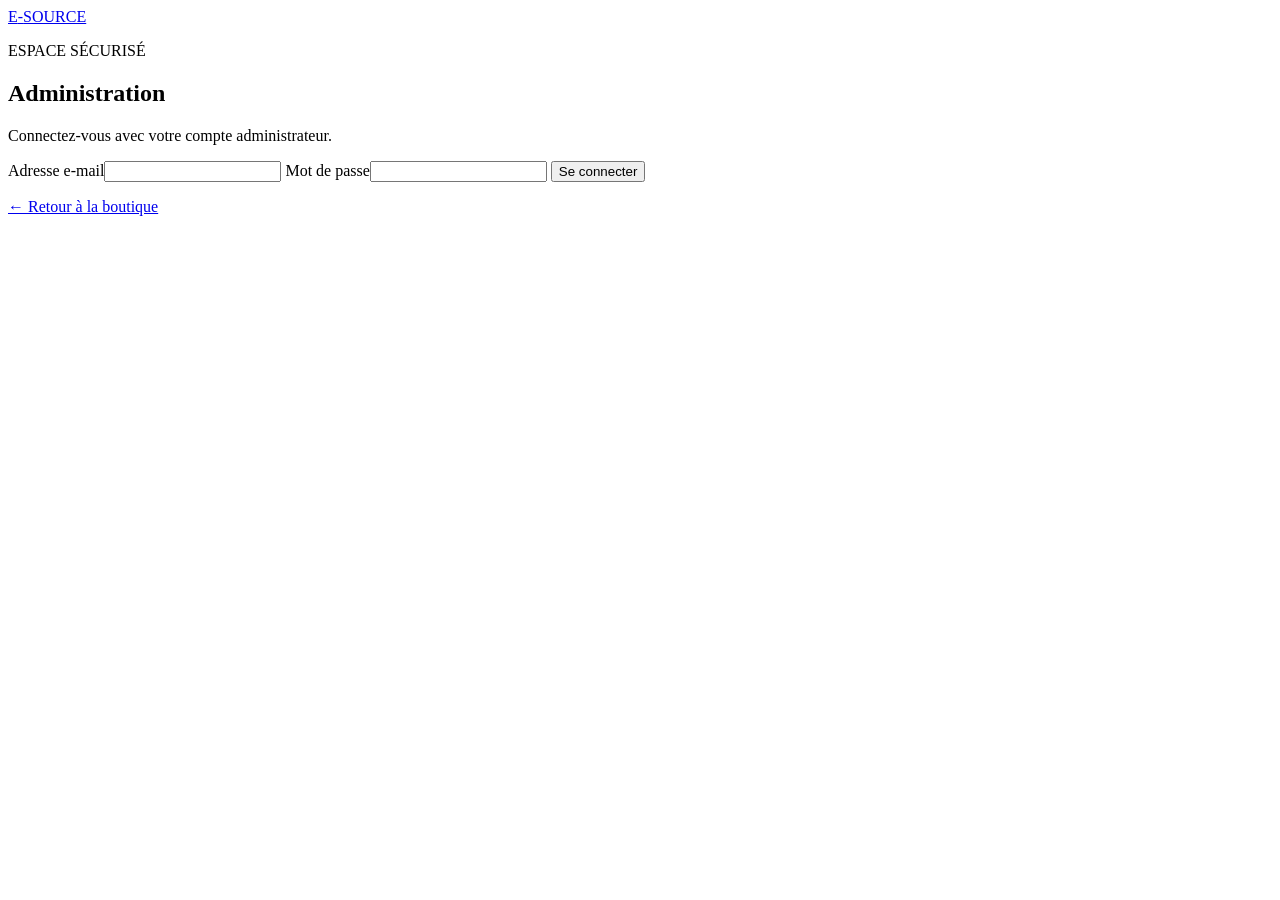
==== admi/index.html @ 067227c2 "feat(admin): créer la première interface d'administration" ====
<!doctype html>
<html lang="fr">
<head>
  <meta charset="UTF-8">
  <meta name="viewport" content="width=device-width, initial-scale=1">
  <meta name="description" content="E-SOURCE — espace d'administration">
  <title>Administration | E-SOURCE</title>
  <link rel="preconnect" href="https://fonts.googleapis.com">
  <link rel="preconnect" href="https://fonts.gstatic.com" crossorigin>
  <link href="https://fonts.googleapis.com/css2?family=DM+Sans:wght@400;500;600;700&family=Manrope:wght@500;600;700;800&display=swap" rel="stylesheet">
  <link rel="stylesheet" href="admin.css">
  <script src="admin.js" defer></script>
</head>
<body>
  <section id="loginView" class="login-screen">
    <div class="login-card">
      <a class="brand" href="../index.html">E<span>-</span>SOURCE</a>
      <p class="eyebrow">ESPACE SÉCURISÉ</p>
      <h1>Administration</h1>
      <p class="muted">Connectez-vous avec votre compte administrateur.</p>
      <form id="loginForm">
        <label>Adresse e-mail<input type="email" name="email" autocomplete="username" required></label>
        <label>Mot de passe<input type="password" name="password" autocomplete="current-password" required></label>
        <button class="button primary full" type="submit">Se connecter</button>
        <p id="loginError" class="form-error" role="alert"></p>
      </form>
      <a class="back-link" href="../index.html">← Retour à la boutique</a>
    </div>
  </section>

  <div id="appView" class="app-shell" hidden>
    <aside class="sidebar" id="sidebar">
      <a class="brand sidebar-brand" href="index.html">E<span>-</span>SOURCE</a>
      <p class="sidebar-caption">GESTION DE LA BOUTIQUE</p>
      <nav class="side-nav" aria-label="Navigation administration">
        <button class="nav-item active" data-page="dashboard"><span>▦</span> Tableau de bord</button>
        <button class="nav-item" data-page="products"><span>◇</span> Produits & stocks</button>
        <button class="nav-item" data-page="orders"><span>▤</span> Commandes</button>
        <button class="nav-item" data-page="customers"><span>♙</span> Clients</button>
      </nav>
      <div class="sidebar-bottom"><span class="status-dot"></span> Serveur local</div>
    </aside>

    <main class="main-area">
      <header class="top-header">
        <button id="menuToggle" class="icon-button mobile-menu" aria-label="Ouvrir le menu">☰</button>
        <div><p class="eyebrow">BOUTIQUE LA SOURCE</p><h2 id="pageTitle">Tableau de bord</h2></div>
        <div class="user-area"><div class="avatar">A</div><div><strong id="adminName">Administrateur</strong><small>Compte admin</small></div><button id="logoutButton" class="logout-button">Déconnexion</button></div>
      </header>

      <div class="content">
        <section class="page-section active" id="page-dashboard">
          <div class="welcome-row"><div><p class="eyebrow">VUE D'ENSEMBLE</p><h1>Bonjour, bienvenue 👋</h1><p class="muted">Voici l'activité actuelle de votre boutique.</p></div><button class="button outline" id="refreshDashboard">↻ Actualiser</button></div>
          <div class="stats-grid">
            <article class="stat-card"><span class="stat-icon">◇</span><p>Produits</p><strong id="statProducts">—</strong><small>Références enregistrées</small></article>
            <article class="stat-card"><span class="stat-icon">▤</span><p>Commandes</p><strong id="statOrders">—</strong><small>Toutes les commandes</small></article>
            <article class="stat-card"><span class="stat-icon">♙</span><p>Clients</p><strong id="statCustomers">—</strong><small>Comptes clients</small></article>
            <article class="stat-card"><span class="stat-icon gold">▣</span><p>À traiter</p><strong id="statPending">—</strong><small>Commandes en attente</small></article>
          </div>
          <article class="panel"><div class="panel-heading"><div><p class="eyebrow">SUIVI RÉCENT</p><h3>Dernières commandes</h3></div><button class="text-button" data-go="orders">Voir toutes les commandes →</button></div><div class="table-wrap"><table><thead><tr><th>Commande</th><th>Client</th><th>Date</th><th>Montant</th><th>Statut</th></tr></thead><tbody id="recentOrders"><tr><td colspan="5" class="empty">Chargement…</td></tr></tbody></table></div></article>
        </section>

        <section class="page-section" id="page-products">
          <div class="section-toolbar"><div><p class="eyebrow">CATALOGUE</p><h1>Produits & stocks</h1><p class="muted">Ajoutez, modifiez et désactivez les articles de la boutique.</p></div><button class="button primary" id="addProductButton">＋ Ajouter un produit</button></div>
          <div class="panel"><div class="panel-heading"><h3>Catalogue des produits</h3><input id="productSearch" class="search-input" type="search" placeholder="Rechercher un produit…"></div><div class="table-wrap"><table><thead><tr><th>Produit</th><th>Catégorie</th><th>Prix</th><th>Stock</th><th>Visibilité</th><th>Actions</th></tr></thead><tbody id="productsTable"><tr><td colspan="6" class="empty">Chargement…</td></tr></tbody></table></div></div>
          <div class="panel category-panel"><div class="panel-heading"><div><h3>Catégories</h3><p class="muted">Ajouter une catégorie au catalogue.</p></div></div><form id="categoryForm" class="inline-form"><input name="name" placeholder="Nom de la catégorie" required maxlength="100"><button class="button outline" type="submit">Ajouter</button></form></div>
        </section>

        <section class="page-section" id="page-orders">
          <div class="section-toolbar"><div><p class="eyebrow">VENTES</p><h1>Commandes</h1><p class="muted">Consultez les commandes et mettez à jour leur statut.</p></div><button class="button outline" id="refreshOrders">↻ Actualiser</button></div>
          <div class="panel"><div class="table-wrap"><table><thead><tr><th>Référence</th><th>Client</th><th>Date</th><th>Paiement</th><th>Total</th><th>Statut</th><th>Modifier</th></tr></thead><tbody id="ordersTable"><tr><td colspan="7" class="empty">Chargement…</td></tr></tbody></table></div></div>
        </section>

        <section class="page-section" id="page-customers">
          <div class="section-toolbar"><div><p class="eyebrow">RELATION CLIENT</p><h1>Clients</h1><p class="muted">Gérez l'accès des clients et leur éligibilité au paiement à crédit.</p></div><button class="button outline" id="refreshCustomers">↻ Actualiser</button></div>
          <div class="panel"><div class="table-wrap"><table><thead><tr><th>Client</th><th>E-mail</th><th>Téléphone</th><th>Crédit autorisé</th><th>Compte</th><th>Actions</th></tr></thead><tbody id="customersTable"><tr><td colspan="6" class="empty">Chargement…</td></tr></tbody></table></div></div>
        </section>
        <p id="globalMessage" class="global-message" role="status"></p>
      </div>
    </main>
  </div>

  <dialog id="productDialog" class="modal">
    <form id="productForm" method="dialog">
      <div class="modal-heading"><div><p class="eyebrow">CATALOGUE</p><h2 id="productDialogTitle">Ajouter un produit</h2></div><button type="button" class="icon-button" id="closeProductDialog" aria-label="Fermer">×</button></div>
      <input type="hidden" name="id">
      <label>Nom du produit<input name="name" required maxlength="180"></label>
      <label>Description<textarea name="description" rows="3"></textarea></label>
      <div class="form-grid"><label>Catégorie<select name="category_id" id="productCategory"><option value="">Sans catégorie</option></select></label><label>Prix<input name="price" type="number" min="0" step="0.01" required></label></div>
      <div class="form-grid"><label>Devise<select name="currency"><option value="USD">USD</option><option value="CDF">CDF</option></select></label><label>Quantité en stock<input name="stock_quantity" type="number" min="0" step="1" required value="0"></label></div>
      <label>Adresse de l'image (URL)<input name="image_url" type="url" placeholder="https://…"></label>
      <label class="check-label"><input name="is_active" type="checkbox" checked> Produit visible dans la boutique</label>
      <p id="productFormError" class="form-error" role="alert"></p>
      <div class="modal-actions"><button type="button" class="button outline" id="cancelProduct">Annuler</button><button type="submit" class="button primary">Enregistrer</button></div>
    </form>
  </dialog>
  <div id="toast" class="toast" role="status" aria-live="polite"></div>
</body>
</html>
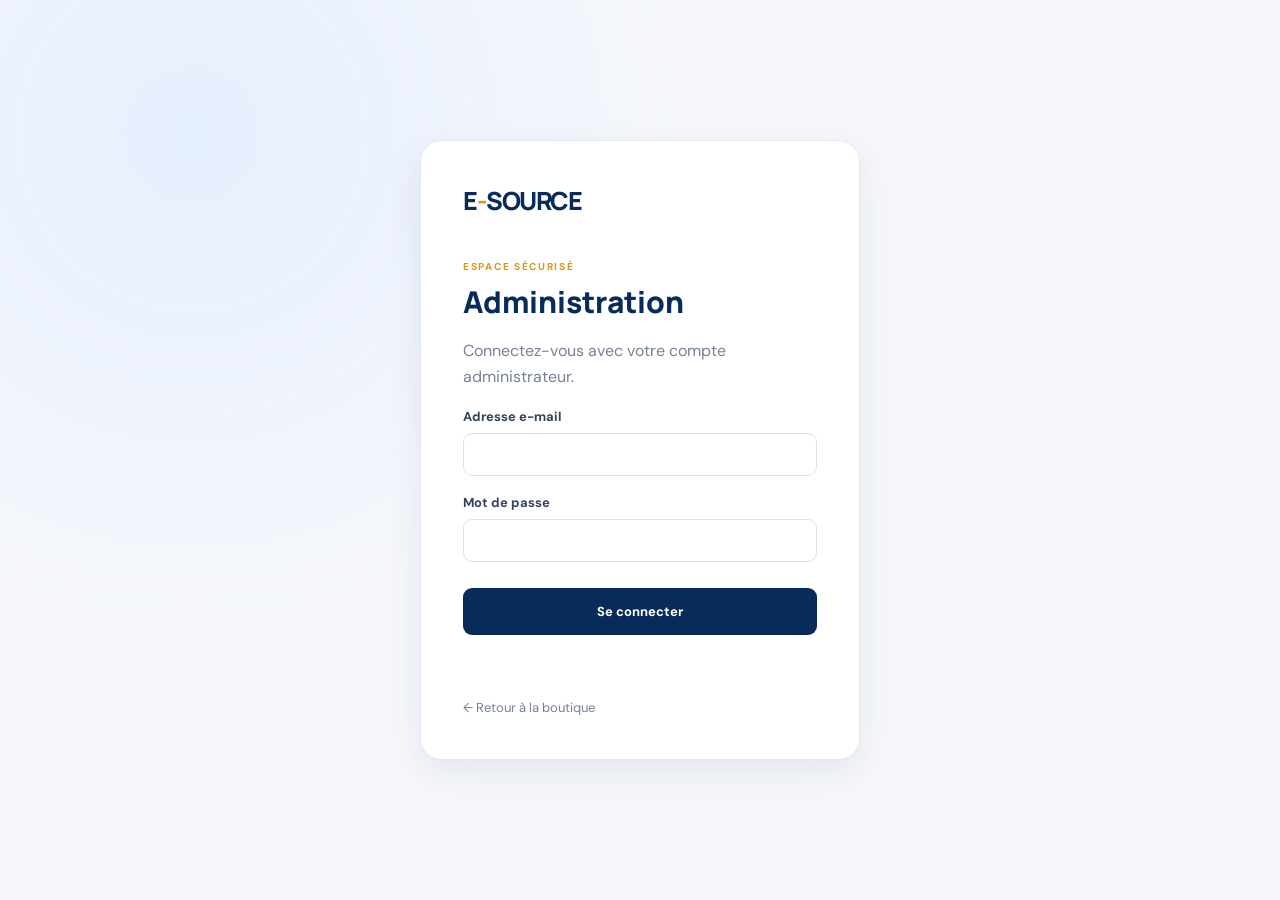
==== commit 41919450: "Add Mobile Money settings screen to admin" ====
--- a/admi/index.html
+++ b/admi/index.html
@@ -37,6 +37,7 @@
         <button class="nav-item" data-page="products"><span>◇</span> Produits & stocks</button>
         <button class="nav-item" data-page="orders"><span>▤</span> Commandes</button>
         <button class="nav-item" data-page="customers"><span>♙</span> Clients</button>
+        <button class="nav-item" data-page="payments"><span>¤</span> Paramètres de paiement</button>
       </nav>
       <div class="sidebar-bottom"><span class="status-dot"></span> Serveur local</div>
     </aside>
@@ -75,6 +76,18 @@
           <div class="section-toolbar"><div><p class="eyebrow">RELATION CLIENT</p><h1>Clients</h1><p class="muted">Gérez l'accès des clients et leur éligibilité au paiement à crédit.</p></div><button class="button outline" id="refreshCustomers">↻ Actualiser</button></div>
           <div class="panel"><div class="table-wrap"><table><thead><tr><th>Client</th><th>E-mail</th><th>Téléphone</th><th>Crédit autorisé</th><th>Compte</th><th>Actions</th></tr></thead><tbody id="customersTable"><tr><td colspan="6" class="empty">Chargement…</td></tr></tbody></table></div></div>
         </section>
+        <section class="page-section" id="page-payments">
+          <div class="section-toolbar"><div><p class="eyebrow">ENCAISSEMENT</p><h1>Paramètres de paiement</h1><p class="muted">Configurez les numéros qui seront affichés aux clients. Les paiements seront confirmés manuellement après vérification auprès de l’opérateur.</p></div></div>
+          <form id="paymentSettingsForm" class="panel">
+            <div class="panel-heading"><h3>Opérateurs Mobile Money</h3></div>
+            <div class="payment-setting-row"><label class="check-label"><input type="checkbox" name="airtel_money_enabled"> Activer Airtel Money</label><label>Numéro de réception<input name="airtel_money_phone" type="tel" maxlength="30" placeholder="+243…"></label></div>
+            <div class="payment-setting-row"><label class="check-label"><input type="checkbox" name="m_pesa_enabled"> Activer M-Pesa</label><label>Numéro de réception<input name="m_pesa_phone" type="tel" maxlength="30" placeholder="+243…"></label></div>
+            <div class="payment-setting-row"><label class="check-label"><input type="checkbox" name="orange_money_enabled"> Activer Orange Money</label><label>Numéro de réception<input name="orange_money_phone" type="tel" maxlength="30" placeholder="+243…"></label></div>
+            <label>Instructions à afficher au client<textarea name="instructions" rows="3" maxlength="500" placeholder="Ex. Envoyez le montant exact puis saisissez la référence de transaction."></textarea></label>
+            <p id="paymentSettingsError" class="form-error" role="alert"></p><button class="button primary" type="submit">Enregistrer les paramètres</button>
+          </form>
+          <p class="muted">Important : cette configuration affiche vos numéros et collecte les références. Elle ne déclenche pas encore un transfert automatique via l’API NetiKash.</p>
+        </section>
         <p id="globalMessage" class="global-message" role="status"></p>
       </div>
     </main>
--- a/admi/admin.css
+++ b/admi/admin.css
@@ -0,0 +1,4 @@
+:root{--navy:#082b59;--navy2:#0d3b76;--gold:#d99a16;--ink:#18263b;--muted:#758197;--line:#e7ebf1;--paper:#f5f7fb;--white:#fff;--green:#16834b;--red:#c43b42;--shadow:0 12px 35px rgba(14,38,72,.08)}
+*{box-sizing:border-box}body{margin:0;background:var(--paper);color:var(--ink);font-family:"DM Sans",sans-serif}button,input,select,textarea{font:inherit}button{cursor:pointer}.brand{font:800 25px Manrope,sans-serif;letter-spacing:-1.5px;color:var(--navy);text-decoration:none}.brand span{color:var(--gold)}.eyebrow{margin:0 0 8px;color:var(--gold);font-size:10px;font-weight:800;letter-spacing:1.7px}.muted{color:var(--muted);line-height:1.6}.login-screen{min-height:100vh;display:grid;place-items:center;padding:24px;background:radial-gradient(circle at 15% 15%,#e6efff,transparent 36%),var(--paper)}.login-card{width:min(100%,440px);padding:42px;background:#fff;border:1px solid var(--line);border-radius:22px;box-shadow:var(--shadow)}.login-card>.brand{display:inline-block;margin-bottom:42px}.login-card h1{font:800 30px Manrope;margin:0 0 8px;color:var(--navy)}form label{display:grid;gap:8px;margin:18px 0;font-size:13px;font-weight:700;color:#34445c}input,select,textarea{width:100%;border:1px solid #dce2eb;border-radius:9px;padding:12px 13px;background:#fff;color:var(--ink);outline:none}input:focus,select:focus,textarea:focus{border-color:#6d91c4;box-shadow:0 0 0 3px #e8f0fc}textarea{resize:vertical}.button{border:1px solid transparent;border-radius:9px;padding:11px 16px;font-weight:700;font-size:13px;transition:.2s}.button.primary{background:var(--navy);color:white}.button.primary:hover{background:var(--navy2)}.button.outline{background:#fff;border-color:#d8e0eb;color:var(--navy)}.button.outline:hover{border-color:var(--navy)}.button.full{width:100%;margin-top:8px;padding:14px}.form-error{color:var(--red);font-size:12px;min-height:16px}.back-link{display:inline-block;margin-top:24px;color:var(--muted);font-size:13px;text-decoration:none}.app-shell{min-height:100vh}.sidebar{position:fixed;inset:0 auto 0 0;width:250px;background:var(--navy);color:#fff;padding:30px 20px;display:flex;flex-direction:column;z-index:5}.sidebar-brand{color:#fff;font-size:27px;padding:0 12px 42px}.sidebar-caption{font-size:9px;letter-spacing:1.4px;color:#9bb0cc;font-weight:700;padding:0 12px 12px}.side-nav{display:grid;gap:7px}.nav-item{display:flex;align-items:center;gap:13px;width:100%;border:0;border-radius:9px;background:transparent;color:#d7e2f2;text-align:left;padding:13px 14px;font-size:13px;font-weight:600}.nav-item span{width:20px;font-size:19px;text-align:center}.nav-item:hover,.nav-item.active{background:#ffffff19;color:#fff}.nav-item.active{box-shadow:inset 3px 0 var(--gold)}.sidebar-bottom{margin-top:auto;padding:15px 12px;color:#c2d0e3;font-size:12px;border-top:1px solid #ffffff20}.status-dot{display:inline-block;width:8px;height:8px;background:#46c58b;border-radius:50%;margin-right:8px}.main-area{margin-left:250px;min-height:100vh}.top-header{height:94px;background:#fff;border-bottom:1px solid var(--line);display:flex;align-items:center;justify-content:space-between;padding:0 38px}.top-header h2{font:700 20px Manrope;color:var(--navy);margin:0}.user-area{display:flex;align-items:center;gap:11px;font-size:12px}.user-area strong,.user-area small{display:block}.user-area small{color:var(--muted);margin-top:3px}.avatar{width:38px;height:38px;border-radius:50%;display:grid;place-items:center;background:#eaf0fa;color:var(--navy);font-weight:800}.logout-button,.text-button{border:0;background:none;color:var(--navy);font-size:12px;font-weight:700;margin-left:12px}.content{max-width:1500px;padding:34px 38px 60px;margin:auto}.page-section{display:none}.page-section.active{display:block}.welcome-row,.section-toolbar{display:flex;align-items:center;justify-content:space-between;gap:20px;margin-bottom:25px}.welcome-row h1,.section-toolbar h1{font:800 25px Manrope;color:var(--navy);margin:0 0 6px}.welcome-row .muted,.section-toolbar .muted{margin:0;font-size:13px}.stats-grid{display:grid;grid-template-columns:repeat(4,minmax(0,1fr));gap:17px;margin-bottom:24px}.stat-card,.panel{background:#fff;border:1px solid var(--line);border-radius:14px;box-shadow:0 4px 16px rgba(14,38,72,.025)}.stat-card{padding:21px}.stat-icon{display:grid;place-items:center;width:37px;height:37px;border-radius:10px;background:#edf3fc;color:var(--navy);font-size:19px}.stat-icon.gold{background:#fff5df;color:#bd810b}.stat-card p{font-size:12px;color:var(--muted);margin:15px 0 4px}.stat-card strong{font:800 27px Manrope;color:var(--navy)}.stat-card small{display:block;color:#9aa4b3;font-size:10px;margin-top:4px}.panel{margin-bottom:20px;overflow:hidden}.panel-heading{display:flex;align-items:center;justify-content:space-between;gap:16px;padding:20px 22px;border-bottom:1px solid var(--line)}.panel-heading h3{font:700 15px Manrope;color:var(--navy);margin:0}.panel-heading .eyebrow{margin-bottom:5px}.table-wrap{width:100%;overflow:auto}table{width:100%;border-collapse:collapse;white-space:nowrap;text-align:left}th{padding:13px 18px;background:#fafbfd;color:#8792a3;font-size:10px;text-transform:uppercase;letter-spacing:.6px}td{padding:14px 18px;border-top:1px solid #eff1f5;font-size:12px;color:#43516a}tbody tr:hover{background:#fbfcfe}.empty{text-align:center;color:var(--muted);padding:30px}.section-toolbar{align-items:flex-end}.search-input{max-width:250px}.inline-form{display:flex;gap:10px;padding:18px 22px}.inline-form input{max-width:320px}.category-panel{margin-top:20px}.pill{display:inline-flex;align-items:center;border-radius:20px;padding:5px 9px;font-size:10px;font-weight:700;background:#edf2f8;color:#53647d}.pill.green{background:#e7f6ed;color:#16834b}.pill.orange{background:#fff4df;color:#a86c00}.pill.red{background:#ffeded;color:#b8323a}.table-action{border:0;background:none;color:var(--navy);font-weight:700;font-size:11px;margin-right:8px}.table-action.danger{color:var(--red)}.status-select{padding:7px 9px;min-width:130px;font-size:11px}.check-label{display:flex!important;align-items:center;gap:9px!important;font-weight:500!important}.check-label input{width:auto}.modal{border:0;border-radius:17px;padding:0;width:min(94vw,600px);max-height:90vh;box-shadow:0 25px 80px #081e3d40}.modal::backdrop{background:#081e3d80;backdrop-filter:blur(3px)}.modal form{padding:25px 28px}.modal-heading{display:flex;justify-content:space-between;align-items:center;margin-bottom:12px}.modal-heading h2{font:800 21px Manrope;color:var(--navy);margin:0}.icon-button{border:0;background:#f0f3f8;color:var(--navy);width:36px;height:36px;border-radius:9px;font-size:20px}.form-grid{display:grid;grid-template-columns:1fr 1fr;gap:14px}.modal-actions{display:flex;justify-content:flex-end;gap:10px;margin-top:20px}.toast{position:fixed;right:25px;bottom:25px;background:var(--navy);color:#fff;padding:13px 18px;border-radius:10px;box-shadow:var(--shadow);font-size:13px;opacity:0;transform:translateY(10px);pointer-events:none;transition:.2s;z-index:10}.toast.show{opacity:1;transform:translateY(0)}.global-message{font-size:12px;color:var(--red)}.mobile-menu{display:none}
+@media(max-width:1050px){.stats-grid{grid-template-columns:repeat(2,1fr)}.content{padding:28px 24px}.top-header{padding:0 24px}}
+@media(max-width:700px){.sidebar{transform:translateX(-100%);transition:transform .2s}.sidebar.open{transform:translateX(0)}.main-area{margin-left:0}.top-header{height:80px;padding:0 16px}.mobile-menu{display:block}.top-header h2{font-size:16px}.user-area>div:not(.avatar){display:none}.logout-button{margin-left:0;font-size:11px}.content{padding:23px 14px}.welcome-row,.section-toolbar{align-items:flex-start;flex-direction:column}.stats-grid{gap:10px}.stat-card{padding:15px}.stat-card strong{font-size:23px}.panel-heading{padding:16px}.form-grid{grid-template-columns:1fr}.login-card{padding:28px 22px}.inline-form{flex-direction:column}.inline-form input{max-width:none}.section-toolbar .button{width:100%}}
